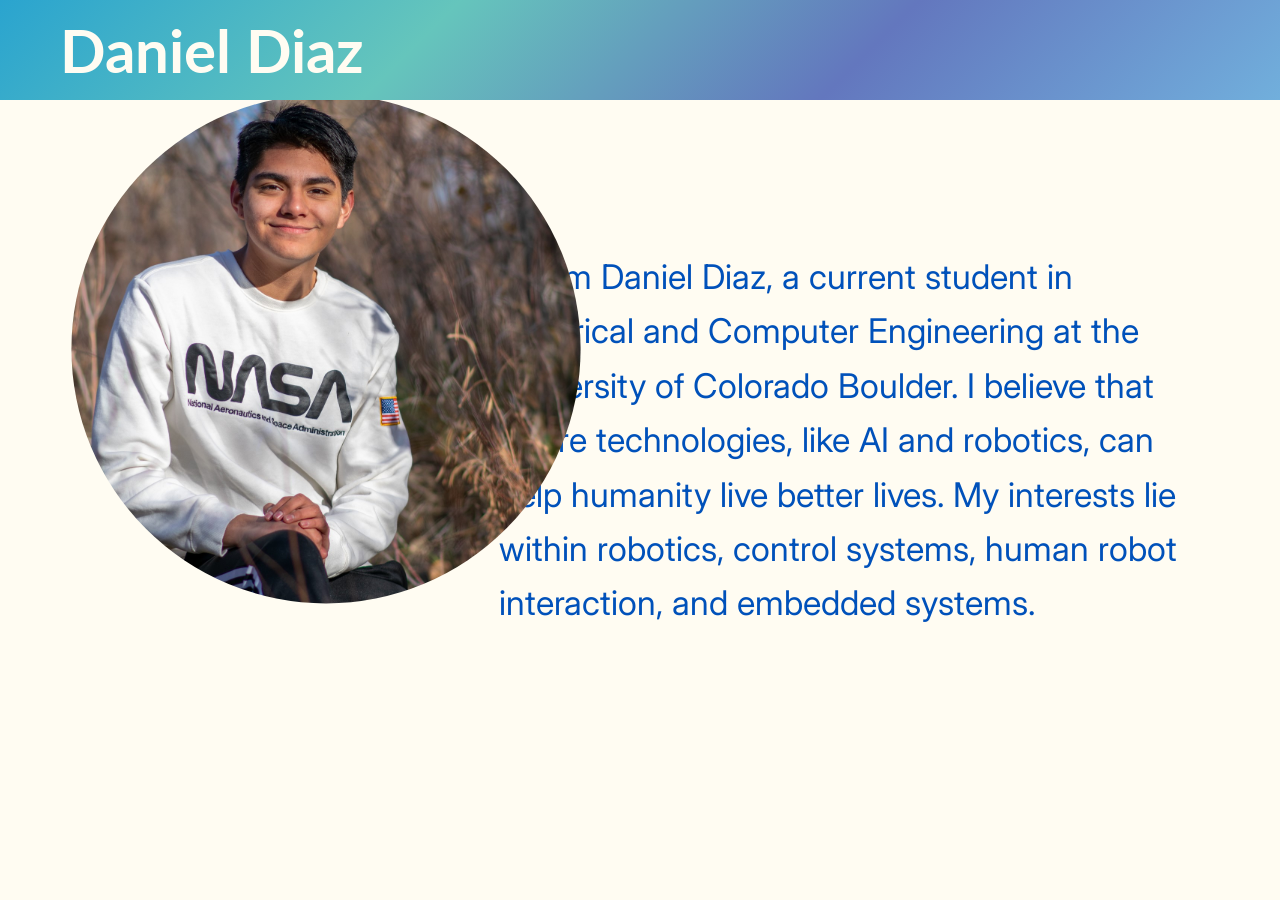
==== index.html @ 7bf7f5b8 "Nothing Muc" ====
<!DOCTYPE html>
<html>
<head>
    <meta name="viewport" content="width=device-width, initial-scale=1.0">
    <title>Home Page</title>
    <meta name="viewport" content="width=device-width, initial-scale=1">
    <link rel="stylesheet" href="styles.css">
    <link rel="preconnect" href="https://fonts.googleapis.com">
    <link rel="preconnect" href="https://fonts.gstatic.com" crossorigin>
    <link href="https://fonts.googleapis.com/css2?family=Lato:wght@100;200;300;400;700;900&family=Open+Sans:wght@400;600;700&display=swap" rel="stylesheet">
    <link href="https://fonts.googleapis.com/css2?family=Inter:wght@100;300;400;500;600;700&display=swap" rel="stylesheet">
    <link href="https://fonts.googleapis.com/css2?family=Roboto:wght@300;400;500;600;700&display=swap" rel="stylesheet">
    <link rel="stylesheet" href="styles.css">
     <style>
        img {
            max-width: 40%; 
            height: 40%;
        }
    </style>
</head>
<body>
    <header class="main-header"> 
        <h1> Daniel Diaz </h1>
    </header>
    <main>  
        <p class="greeting-content">
            Hi! I'm Daniel Diaz, a current student in Electrical and Computer Engineering at the University of Colorado Boulder.
            I believe that future technologies, like AI and robotics,
            can help humanity live better lives. My interests lie within robotics, control systems, human
            robot interaction, and embedded systems.    
        </p>
        <img class = "header" src="images/header-phot.jpg" alt = "Headshot photo of me">
    </main>
</body>
</html>
---- styles.css ----
body {
    background-color: #fffcf2;
    margin: 0px;
    padding: 0px; 
}

.main-header {
    color: #fffcf2;
    background-image: linear-gradient(135deg, #2aa4cf, #65c5bc, #6377be, #71afdc);
    font-family: "Lato", sans-serif;
    font-weight: 100;
    display: flex;
    align-items: center;      /* vertical centering */
    padding: 0 60px;          /* not too close to left/right */
    max-height: 100px;  
    font-size: 30px; 
    position: sticky;
    top: 0;
    z-index: 999;
}

main {
    line-height: 1.6;
    font-family: Arial, Helvetica, sans-serif;
    font-weight: 400;
}

.greeting {
    color: #0051ba;
    text-align : center;
}

.greeting-content {
    max-width: 700px;
    margin-left: auto;
    margin-right: 65px;
    margin-top: 150px;
    padding: 0 16px;
    text-align: left;      /* vertical centering */ 
    color: #0051ba;
    font-size: 34px;
    font-family: "Inter", sans-serif;
}

img.header {
    margin-left: 70px;
    margin-top: -700px;
    clip-path: circle(39%);
}
---- styles.css ----
body {
    background-color: #fffcf2;
    margin: 0px;
    padding: 0px; 
}

.main-header {
    color: #fffcf2;
    background-image: linear-gradient(135deg, #2aa4cf, #65c5bc, #6377be, #71afdc);
    font-family: "Lato", sans-serif;
    font-weight: 100;
    display: flex;
    align-items: center;      /* vertical centering */
    padding: 0 60px;          /* not too close to left/right */
    max-height: 100px;  
    font-size: 30px; 
    position: sticky;
    top: 0;
    z-index: 999;
}

main {
    line-height: 1.6;
    font-family: Arial, Helvetica, sans-serif;
    font-weight: 400;
}

.greeting {
    color: #0051ba;
    text-align : center;
}

.greeting-content {
    max-width: 700px;
    margin-left: auto;
    margin-right: 65px;
    margin-top: 150px;
    padding: 0 16px;
    text-align: left;      /* vertical centering */ 
    color: #0051ba;
    font-size: 34px;
    font-family: "Inter", sans-serif;
}

img.header {
    margin-left: 70px;
    margin-top: -700px;
    clip-path: circle(39%);
}
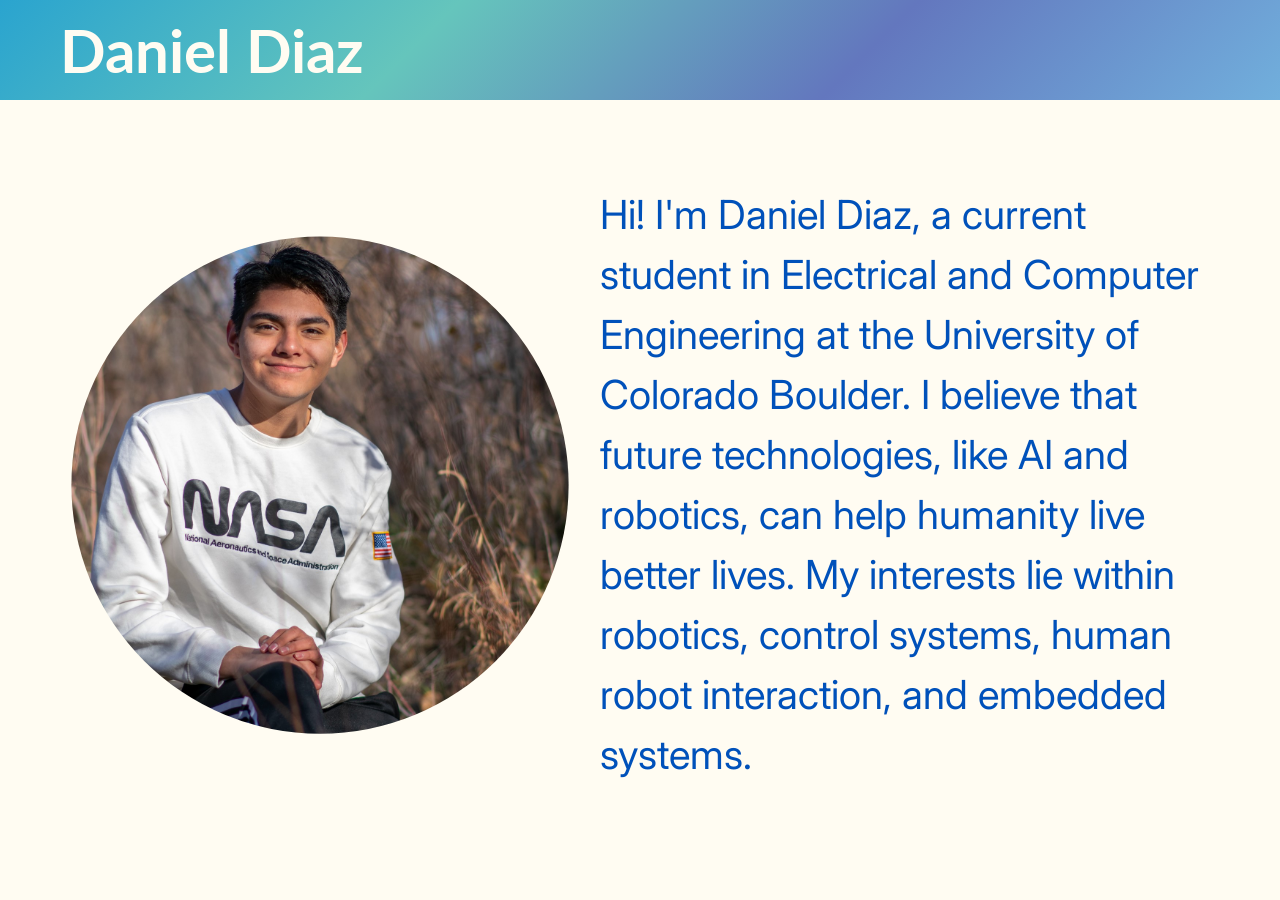
==== commit 1b0dc20a: "Dynamic Changes for HTML and CSS" ====
--- a/index.html
+++ b/index.html
@@ -1,35 +1,34 @@
 <!DOCTYPE html>
 <html>
-<head>
-    <meta name="viewport" content="width=device-width, initial-scale=1.0">
-    <title>Home Page</title>
-    <meta name="viewport" content="width=device-width, initial-scale=1">
-    <link rel="stylesheet" href="styles.css">
-    <link rel="preconnect" href="https://fonts.googleapis.com">
-    <link rel="preconnect" href="https://fonts.gstatic.com" crossorigin>
-    <link href="https://fonts.googleapis.com/css2?family=Lato:wght@100;200;300;400;700;900&family=Open+Sans:wght@400;600;700&display=swap" rel="stylesheet">
-    <link href="https://fonts.googleapis.com/css2?family=Inter:wght@100;300;400;500;600;700&display=swap" rel="stylesheet">
-    <link href="https://fonts.googleapis.com/css2?family=Roboto:wght@300;400;500;600;700&display=swap" rel="stylesheet">
-    <link rel="stylesheet" href="styles.css">
-     <style>
-        img {
-            max-width: 40%; 
-            height: 40%;
-        }
-    </style>
-</head>
-<body>
-    <header class="main-header"> 
-        <h1> Daniel Diaz </h1>
-    </header>
-    <main>  
-        <p class="greeting-content">
-            Hi! I'm Daniel Diaz, a current student in Electrical and Computer Engineering at the University of Colorado Boulder.
-            I believe that future technologies, like AI and robotics,
-            can help humanity live better lives. My interests lie within robotics, control systems, human
-            robot interaction, and embedded systems.    
-        </p>
-        <img class = "header" src="images/header-phot.jpg" alt = "Headshot photo of me">
-    </main>
-</body>
+    <head>
+        <meta charset="UTF-8">
+        <meta name="viewport" content="width=device-width, initial-scale=1.0">
+        <title>Home Page</title>
+
+        <link rel="stylesheet" href="styles.css">
+
+        <link rel="preconnect" href="https://fonts.googleapis.com">
+        <link rel="preconnect" href="https://fonts.gstatic.com" crossorigin>
+        <link href="https://fonts.googleapis.com/css2?family=Lato:wght@100;200;300;400;700;900&family=Open+Sans:wght@400;600;700&display=swap" rel="stylesheet">
+        <link href="https://fonts.googleapis.com/css2?family=Inter:wght@100;200;300;400;500;600;700&display=swap" rel="stylesheet">
+        <link href="https://fonts.googleapis.com/css2?family=Roboto:wght@300;400;500;600;700&display=swap" rel="stylesheet">
+    </head>
+    <body>
+        <header class="main-header"> 
+            <h1> Daniel Diaz </h1>
+        </header>
+        <main class = "about-me">  
+            <div class = "about-me-text">
+                <p class="greeting-content">
+                    Hi! I'm Daniel Diaz, a current student in Electrical and Computer Engineering at the University of Colorado Boulder.
+                    I believe that future technologies, like AI and robotics,
+                    can help humanity live better lives. My interests lie within robotics, control systems, human
+                    robot interaction, and embedded systems.    
+                </p>
+            </div>
+            <div class = "headshot-image">
+                <img class = "headshot" src="images/header-photo.jpg" alt = "Headshot photo of me">
+            </div>
+        </main>
+    </body>
 </html>
--- a/styles.css
+++ b/styles.css
@@ -1,7 +1,7 @@
 body {
     background-color: #fffcf2;
-    margin: 0px;
-    padding: 0px; 
+    margin: 0;
+    padding: 0; 
 }
 
 .main-header {
@@ -19,31 +19,62 @@
     z-index: 999;
 }
 
-main {
-    line-height: 1.6;
-    font-family: Arial, Helvetica, sans-serif;
-    font-weight: 400;
+.about-me {
+    display: flex;
+    justify-content: space-between;
+    align-items: center;
+    gap: 20px;
+    padding: 10px 60px 0 60px;
+    flex-wrap: wrap;
+    flex-direction: row-reverse;
 }
 
-.greeting {
-    color: #0051ba;
-    text-align : center;
+.about-me-text {
+    flex: 1 1 400px;
+}
+ 
+.headshot-image {
+    flex: 1 1 300px;
+    display: flex;
+    justify-content: center;
 }
 
 .greeting-content {
-    max-width: 700px;
-    margin-left: auto;
-    margin-right: 65px;
-    margin-top: 150px;
-    padding: 0 16px;
-    text-align: left;      /* vertical centering */ 
+    max-width: 800px;
+    margin: 0;
     color: #0051ba;
-    font-size: 34px;
+    font-size: 2.5rem;
+    line-height: 1.5;
     font-family: "Inter", sans-serif;
 }
 
-img.header {
-    margin-left: 70px;
-    margin-top: -700px;
+img.headshot {
+    width: 100%;
+    max-width: 500px;
+    height: auto;
     clip-path: circle(39%);
+    -webkit-clip-path: circle(39%);
+}
+
+@media (max-width: 768px) {
+    .main-header {
+        font-size: 22px;
+        padding: 0 20px;
+        min-height: 80px;
+    }
+
+    .about-me {
+        flex-direction: column;
+        padding: 30px 20px;
+        gap: 24px;
+    }
+
+    .greeting-content {
+        font-size: 1.3rem;
+        text-align: center;
+    }
+
+    img.headshot {
+        max-width: 250px;
+    }
 }
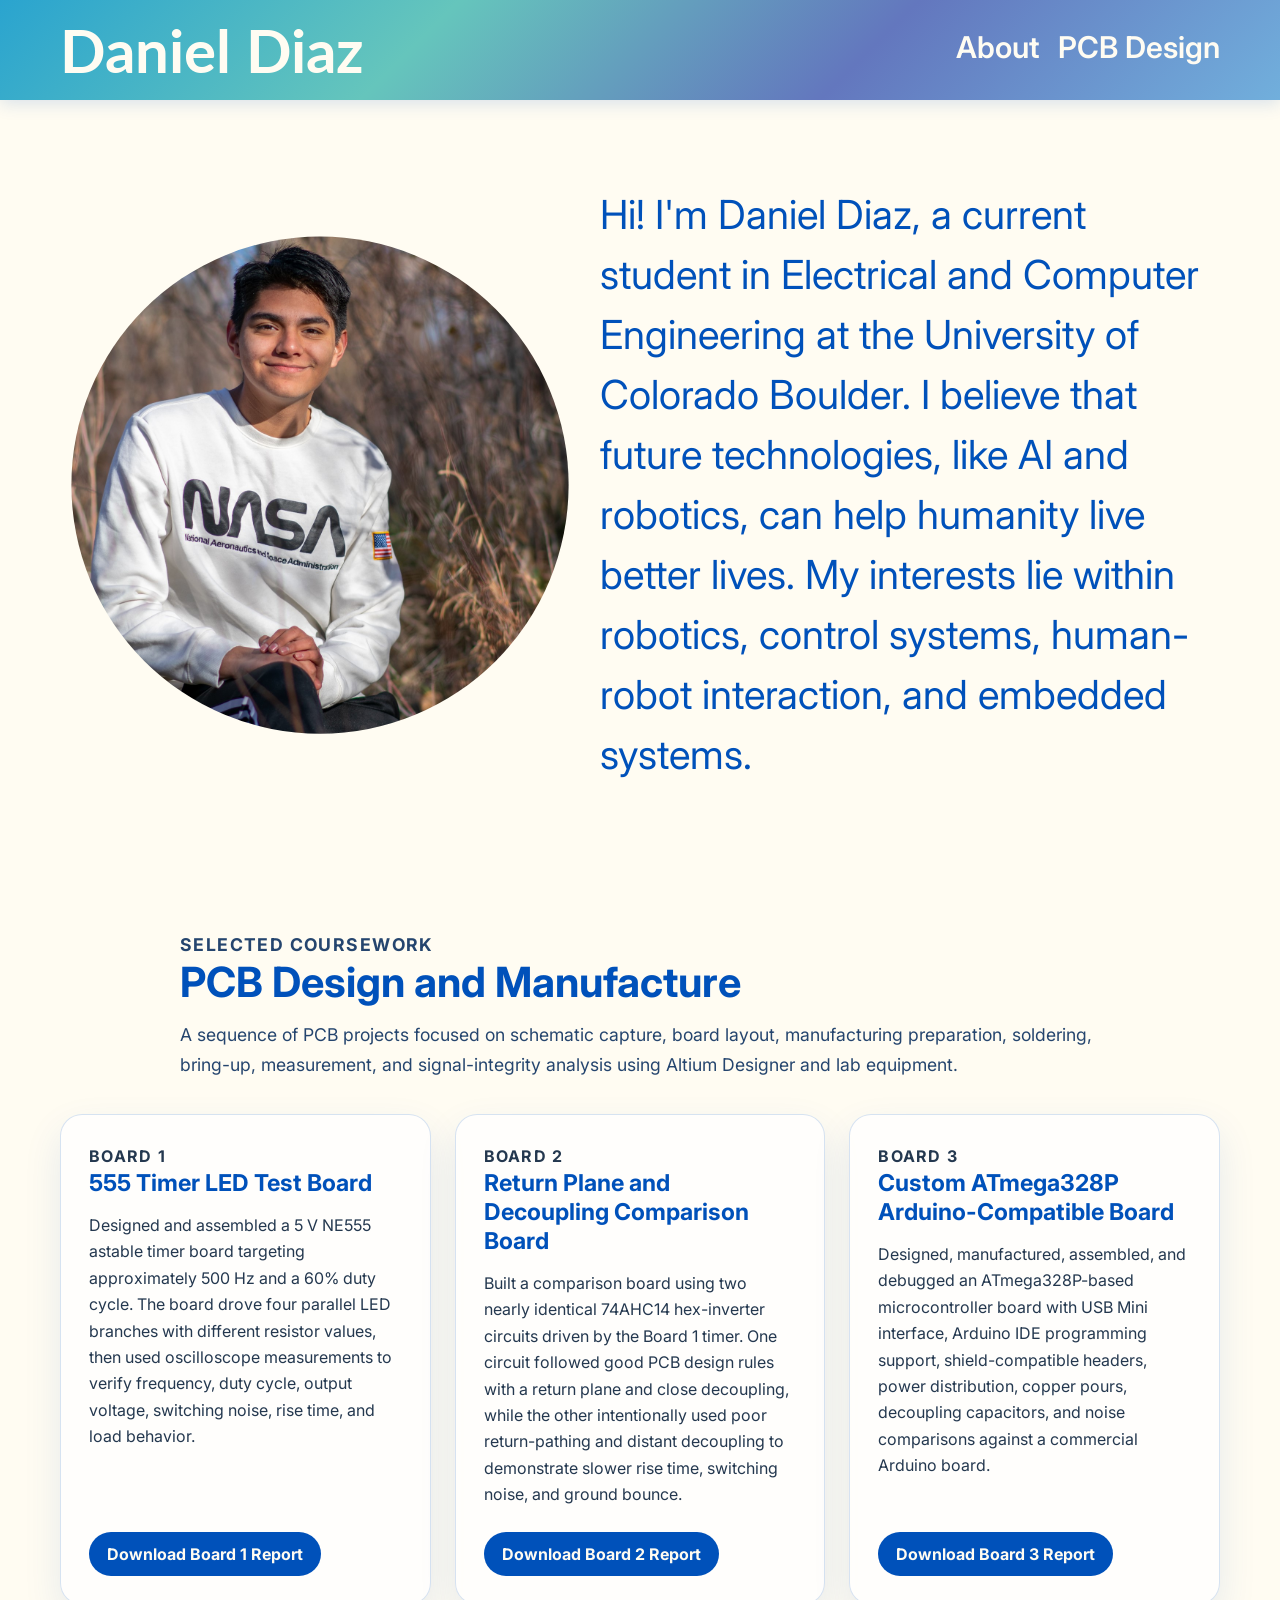
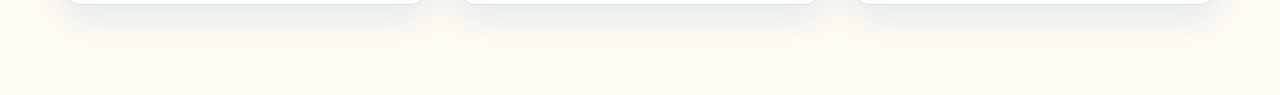
==== commit d9438484: "Changes for PCB Design" ====
--- a/index.html
+++ b/index.html
@@ -3,7 +3,7 @@
     <head>
         <meta charset="UTF-8">
         <meta name="viewport" content="width=device-width, initial-scale=1.0">
-        <title>Home Page</title>
+        <title>About Me</title>
 
         <link rel="stylesheet" href="styles.css">
 
@@ -16,19 +16,76 @@
     <body>
         <header class="main-header"> 
             <h1> Daniel Diaz </h1>
+            <nav class="site-nav" aria-label="Main navigation">
+                <a href="#about">About</a>
+                <a href="#pcb-design">PCB Design</a>
+            </nav>
         </header>
-        <main class = "about-me">  
-            <div class = "about-me-text">
-                <p class="greeting-content">
-                    Hi! I'm Daniel Diaz, a current student in Electrical and Computer Engineering at the University of Colorado Boulder.
-                    I believe that future technologies, like AI and robotics,
-                    can help humanity live better lives. My interests lie within robotics, control systems, human
-                    robot interaction, and embedded systems.    
-                </p>
-            </div>
-            <div class = "headshot-image">
-                <img class = "headshot" src="images/header-photo.jpg" alt = "Headshot photo of me">
-            </div>
+         <main>
+            <section id="about" class="about-me">
+                <div class="headshot-image">
+                    <img class="headshot" src="images/header-photo.jpg" alt="Headshot photo of Daniel Diaz">
+                </div>
+                <div class="about-me-text">
+                    <p class="greeting-content">
+                        Hi! I'm Daniel Diaz, a current student in Electrical and Computer Engineering at the University of Colorado Boulder.
+                        I believe that future technologies, like AI and robotics, can help humanity live better lives. My interests lie within
+                        robotics, control systems, human-robot interaction, and embedded systems.
+                    </p>
+                </div>
+            </section>
+
+            <section id="pcb-design" class="portfolio-section">
+                <div class="section-heading">
+                    <p class="eyebrow">Selected Coursework</p>
+                    <h2>PCB Design and Manufacture</h2>
+                    <p>
+                        A sequence of PCB projects focused on schematic capture, board layout, manufacturing preparation,
+                        soldering, bring-up, measurement, and signal-integrity analysis using Altium Designer and lab equipment.
+                    </p>
+                </div>
+
+                <div class="project-grid">
+                    <article class="project-card">
+                        <div>
+                            <p class="project-label">Board 1</p>
+                            <h3>555 Timer LED Test Board</h3>
+                            <p>
+                                Designed and assembled a 5 V NE555 astable timer board targeting approximately 500 Hz and a 60% duty cycle.
+                                The board drove four parallel LED branches with different resistor values, then used oscilloscope measurements
+                                to verify frequency, duty cycle, output voltage, switching noise, rise time, and load behavior.
+                            </p>
+                        </div>
+                        <a class="download-link" href="reports/Board-1-Report.pdf" download>Download Board 1 Report</a>
+                    </article>
+
+                    <article class="project-card">
+                        <div>
+                            <p class="project-label">Board 2</p>
+                            <h3>Return Plane and Decoupling Comparison Board</h3>
+                            <p>
+                                Built a comparison board using two nearly identical 74AHC14 hex-inverter circuits driven by the Board 1 timer.
+                                One circuit followed good PCB design rules with a return plane and close decoupling, while the other intentionally
+                                used poor return-pathing and distant decoupling to demonstrate slower rise time, switching noise, and ground bounce.
+                            </p>
+                        </div>
+                        <a class="download-link" href="reports/Board-2-Report.docx" download>Download Board 2 Report</a>
+                    </article>
+
+                    <article class="project-card">
+                        <div>
+                            <p class="project-label">Board 3</p>
+                            <h3>Custom ATmega328P Arduino-Compatible Board</h3>
+                            <p>
+                                Designed, manufactured, assembled, and debugged an ATmega328P-based microcontroller board with USB Mini interface,
+                                Arduino IDE programming support, shield-compatible headers, power distribution, copper pours, decoupling capacitors,
+                                and noise comparisons against a commercial Arduino board.
+                            </p>
+                        </div>
+                        <a class="download-link" href="reports/Board-3-Report.docx" download>Download Board 3 Report</a>
+                    </article>
+                </div>
+            </section>
         </main>
     </body>
 </html>
--- a/styles.css
+++ b/styles.css
@@ -2,6 +2,10 @@
     background-color: #fffcf2;
     margin: 0;
     padding: 0; 
+}
+
+html {
+    scroll-behavior: smooth;
 }
 
 .main-header {
@@ -11,12 +15,35 @@
     font-weight: 100;
     display: flex;
     align-items: center;      /* vertical centering */
+    justify-content: space-between;
+    gap: 24px;
     padding: 0 60px;          /* not too close to left/right */
     max-height: 100px;  
     font-size: 30px; 
     position: sticky;
     top: 0;
     z-index: 999;
+    box-shadow: 0 4px 16px rgba(0, 81, 186, 0.15);
+}
+
+.site-nav {
+    display: flex;
+    gap: 18px;
+    flex-wrap: wrap;
+}
+
+.site-nav a {
+    color: #fffcf2;
+    font-family: "Inter", sans-serif;
+    font-size: 30px;
+    font-weight: 600;
+    text-decoration: none;
+    border-bottom: 2px solid transparent;
+    padding-bottom: 4px;
+}
+
+.site-nav a:hover {
+    border-bottom-color: #fffcf2;
 }
 
 .about-me {
@@ -26,7 +53,6 @@
     gap: 20px;
     padding: 10px 60px 0 60px;
     flex-wrap: wrap;
-    flex-direction: row-reverse;
 }
 
 .about-me-text {
@@ -56,11 +82,100 @@
     -webkit-clip-path: circle(39%);
 }
 
+.portfolio-section {
+    padding: 70px 60px 90px;
+    font-family: "Inter", sans-serif;
+}
+
+.section-heading {
+    max-width: 920px;
+    margin: 0 auto 34px;
+}
+
+.eyebrow,
+.project-label {
+    color: #6377be;
+    font-size: 0.85rem;
+    font-weight: 700;
+    letter-spacing: 0.08em;
+    margin: 0 0 8px;
+    text-transform: uppercase;
+}
+
+.section-heading h2 {
+    color: #0051ba;
+    font-size: 2.6rem;
+    line-height: 1.1;
+    margin: 0 0 14px;
+}
+
+.section-heading p {
+    color: #25456e;
+    font-size: 1.1rem;
+    line-height: 1.7;
+    margin: 0;
+}
+
+.project-grid {
+    display: grid;
+    grid-template-columns: repeat(3, minmax(0, 1fr));
+    gap: 24px;
+    max-width: 1200px;
+    margin: 0 auto;
+}
+
+.project-card {
+    background: rgba(255, 255, 255, 0.72);
+    border: 1px solid rgba(0, 81, 186, 0.16);
+    border-radius: 22px;
+    box-shadow: 0 16px 38px rgba(0, 81, 186, 0.10);
+    display: flex;
+    flex-direction: column;
+    justify-content: space-between;
+    min-height: 360px;
+    padding: 28px;
+}
+
+.project-card h3 {
+    color: #0051ba;
+    font-size: 1.45rem;
+    line-height: 1.25;
+    margin: 0 0 14px;
+}
+
+.project-card p {
+    color: #24384f;
+    font-size: 1rem;
+    line-height: 1.65;
+    margin: 0;
+}
+
+.download-link {
+    align-self: flex-start;
+    background: #0051ba;
+    border-radius: 999px;
+    color: #fffcf2;
+    font-weight: 700;
+    margin-top: 24px;
+    padding: 12px 18px;
+    text-decoration: none;
+    transition: transform 0.15s ease, box-shadow 0.15s ease;
+}
+
+.download-link:hover {
+    box-shadow: 0 10px 20px rgba(0, 81, 186, 0.22);
+    transform: translateY(-2px);
+}
+
 @media (max-width: 768px) {
     .main-header {
-        font-size: 22px;
-        padding: 0 20px;
-        min-height: 80px;
+        font-size: 14px;
+        padding: 0 10px;
+        min-height: 40px;
+    }
+
+    .site-nav {
+        gap: 12px;
     }
 
     .about-me {
@@ -71,10 +186,18 @@
 
     .greeting-content {
         font-size: 1.3rem;
-        text-align: center;
+        text-align: left;
     }
 
     img.headshot {
         max-width: 250px;
     }
+
+        .portfolio-section {
+        padding: 44px 20px 64px;
+    }
+
+    .section-heading h2 {
+        font-size: 2rem;
+    }
 }
